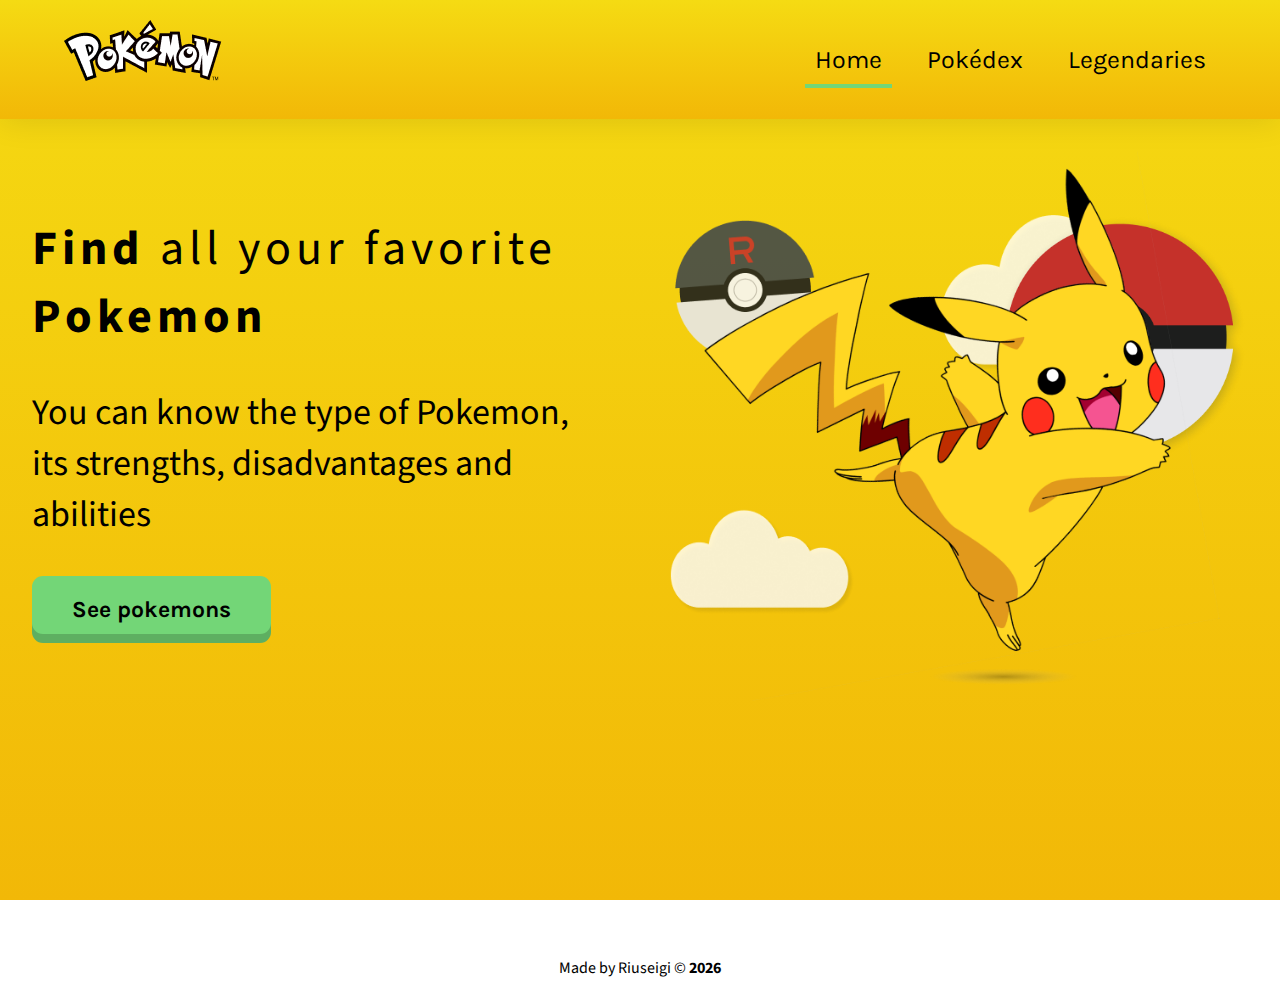
==== index.html @ 90789c9e "clean code and apply script module" ====
<!DOCTYPE html>
<html lang="en">
  <head>
    <meta charset="UTF-8" />
    <meta name="viewport" content="width=device-width, initial-scale=1.0" />
    <title>My Pokedex</title>
    <link rel="stylesheet" href="./styles/style.css" />
  </head>
  <body>
    <header>
      <nav class="navigation">
        <div class="logo">
          <img src="./img/Logo.png" alt="logo" />
        </div>
        <button class="hamburger" aria-label="Menu">
          <span class="bar"></span>
          <span class="bar"></span>
          <span class="bar"></span>
        </button>
        <ul class="navLinks">
          <li><a href="#" class="nav-link active">Home</a></li>
          <li><a href="pokedex.html" class="nav-link">Pokédex</a></li>
          <li><a href="#" class="nav-link">Legendaries</a></li>
        </ul>
      </nav>
    </header>
    <div class="hero-section">
      <div class="hero-section__content">
        <div class="head-line">
          <span>Find</span> all your favorite <span>Pokemon</span>
        </div>
        <p class="hero-paragraph">
          You can know the type of Pokemon, its strengths, disadvantages and
          abilities
        </p>
        <button class="hero-section__button">See pokemons</button>
      </div>

      <div class="hero-section__banner">
        <div class="pikachu">
          <img src="./img/Pikachu.png" class="pikachu alt="pikachu" />
        </div>
        <div class="pokeball2">
          <img
            src="./img/Pokeball2.png"
            class="pokeball2"
            alt="team rocket pokeball"
          />
        </div>
        <div class="clouds">
          <img src="./img/Clouds.png" class="clouds" alt="clouds" />
        </div>
        <div class="pokeball1">
          <img src="./img/PokeBall1.png" class="pokeball1 alt="pokemon half" />
        </div>
      </div>
    </div>
    <footer>Made by Riuseigi &copy; <span id="year"></span></footer>
  </body>
  <script>
    document.getElementById("year").innerHTML = new Date().getFullYear();
  </script>
  <script src="./scripts/navBar.js"></script>
</html>
---- styles/style.css ----
@import url('https://fonts.googleapis.com/css2?family=Karla&family=Source+Sans+3&display=swap');
:root {
  --bgColor: linear-gradient(180deg, #F5DB13 0%, #F2B807 100%);
  --h1Size: 72px;
  --h2Size: 64px;
  --h3Size: 36px;
  --h4Size: 24px;
  --h5Size: 18px;
  --h6Size: 12px;
  --pSize: 16px;
  --karlaFont: 'Karla', sans-serif;
  --soureSansFont: 'Source Sans 3', sans-serif;
}
* ,html{
  box-sizing: border-box;
}
body{
  padding: 0;
  background: linear-gradient(180deg, #F5DB13 0%, #F2B807 100%);
  position: relative;
  margin: 0;
  background-attachment: fixed;
  background-size: cover;
  background-repeat: no-repeat;
  
}

/* Navigation Area */
.navigation{
  display: grid;
  grid-template-columns: 2fr 1fr;
  justify-content: center;
  padding: 20px 4rem;
  box-shadow: 0px 2px 30px rgba(0, 0, 0, 0.1);
  top: 0;
  z-index: 1;
  background: var(--bgColor);
  margin: auto;
  position: relative;
}
.navLinks{
  z-index: 14;
    display: flex;
    column-gap: 25px;
    list-style-type: none;
    font-family: 'Karla', sans-serif;
    font-size: 25px;
    transition: border-bottom 0.3s;
}

.nav-link {
  text-decoration: none; 
  padding: 10px; 
  color: black; 
}
.nav-link:hover{
  border: 4px solid #73D677;
  border-radius: 15px;
  
 
}
.nav-link.active {
  z-index: 0;
  border-bottom: 4px solid #73D677; /* Add border bottom for active link */
}
.hamburger {
  display: none; /* Hide by default */
  background: transparent;
  border: none;
  cursor: pointer;
}

.hamburger .bar {
  display: block;
  width: 25px;
  height: 3px;
  background-color: black;
  margin: 5px 0;
  transition: transform 0.3s ease;
}







/* HERO SECTION  */
.hero-section{
  display: grid;
  grid-template-columns: 1fr 1fr;
  column-gap: 5%;
  padding: 2rem;
  margin: 4rem;
  min-height: 700px;
  z-index: 1; 
  margin: 4rem auto;
}

/* HERO SECTION  Contents */

.head-line{
  font-size: 3em;
  font-family: 'Source Sans 3', sans-serif;
  letter-spacing: 5px;
}
.head-line span{
  font-weight: bold;
}
.hero-paragraph{
  font-size: var(--h3Size);
  font-family: var(--soureSansFont);
}
.hero-section__button{
  background: #73D677;
  box-shadow: inset 0px -9px 0px rgba(0, 0, 0, 0.18);
  border-radius: 11px;
  font-size: 23px;
  padding: 20px 40px;
  border: none;
  font-family: var(--karlaFont);
  font-weight: bold;
  cursor: pointer;
  transition: background-color 0.3s;
}
.hero-section__button:hover{
  background: #87e78b;
}

/* Banner area  */
.hero-section__banner{
  position: relative;
  width: initial;
}
.hero-section__banner .pokeball2 img{
  z-index: 2;
  right: 0;
  width: 250px;
  height: 250px;
  position: absolute;
  animation: rotatePokeball 25s linear infinite;
}
.hero-section__banner .clouds{
  z-index: 1;
  position: absolute;
  left: 0%;
  width: 550px;
  height: 400px;
  
}
.hero-section__banner .pokeball1 img{
  z-index: 3;
  width: 150px;
  height: 150px;
  right: 30px;
  left: 0;
  position: absolute;
  animation: rotatePokeball 50s linear infinite;
  
}
.hero-section__banner .pikachu img{
  z-index: 4;
  top: -10%;
  width: 550px;
  height: 550px;
  position: absolute;
  animation: jumpingPika 5s ease-in-out infinite;
}

/* Animation of each images in banner */
@keyframes rotatePokeball {
  0% {
    transform: rotate(0deg); /* Start rotation angle */
  }
  100% {
    transform: rotate(360deg); /* End rotation angle */
  }
}
@keyframes jumpingPika {
  0% {
    transform: translateY(0); /* Start at original position */
    
  }
  50% {
    transform: translateY(-30px); /* Jump up */
  }
  100% {
    transform: translateY(0); /* Return to original position */
  }
}

/* Banner area  */

footer {
  
  text-align: center;
  background-color: inherit;
  padding: 10px;
  bottom: 0;
  width: 100%;

  font-family: var(--soureSansFont);
  background-color: var(--bgColor);
}

footer span {
  font-weight: bold;
  
}
@media all and (max-width: 768px) { 
  body{
    overflow: scroll;
  }
  .hamburger {
    z-index: 10;
    width: 100%;
    display: block; /* Show for smaller screens */
  }
  .navigation{
    display: grid;
    grid-template-columns: 3fr 1fr;
    padding: 4px 7px;
  }
  .navLinks {
    z-index: 2;
    display: none; /* Hide navigation links by default */
    flex-direction: column;
    align-items: center;
    position: absolute;
    top: 30px; /* Adjust top position based on your header height */
    left: 0;
    background: var(--bgColor); /* Adjust background color */
    width: 100%;
    padding: 20px;
    gap:20px;
    box-shadow: 0px 2px 30px rgba(0, 0, 0, 0.1);
  }

  .navLinks.active {
    display: flex;
  }

  .hamburger.active .bar:nth-child(1) {
    transform: rotate(45deg) translate(5px, 5px);
  }

  .hamburger.active .bar:nth-child(2) {
    opacity: 0;
  }

  .hamburger.active .bar:nth-child(3) {
    transform: rotate(-45deg) translate(5px, -5px);
  }



  .hero-section{
    gap: 0;
    z-index: 1;
    display: grid;
    grid-template-columns: 1fr;
    grid-template-rows: 1fr 1fr;
    grid-template-areas: "banner"
                        "content";
    height: 100px;
    width: 50%;
    
    
  }
  .hero-section__banner{
 
    grid-area: banner;
    margin: 0;
    padding: 0;
}
  .hero-section {
 
    width: 300px;
     /* Adjust padding for mobile devices */
  }
  .hero-section__content{
    grid-area: content;
    text-align: center;
  }
  .head-line {
    font-size: 3rem; /* Adjust font size for smaller screens */
  }

  .hero-paragraph {
    font-size: 1rem; /* Adjust font size for smaller screens */
  }

  .hero-section__button {
    font-size: 16px; /* Adjust font size for smaller screens */
    padding: 12px 24px; /* Adjust padding for smaller screens */
    width:100%;
  }

  .hero-section__banner{
    
  }
  .hero-section__banner .pokeball2 img{
    width: 100px;
    height: 100px;
    bottom: 30%;
  }
  .hero-section__banner .clouds{
    width: 200px;
    height: 100px;
    bottom: 20%;
    
  }
  .hero-section__banner .pokeball1 img{
    width: 60px;
    height: 60px;
    bottom: 50%;
    
  }
  .hero-section__banner .pikachu img{
    width: 200px;
    height: 200px;
    top: 20%;
  }
}
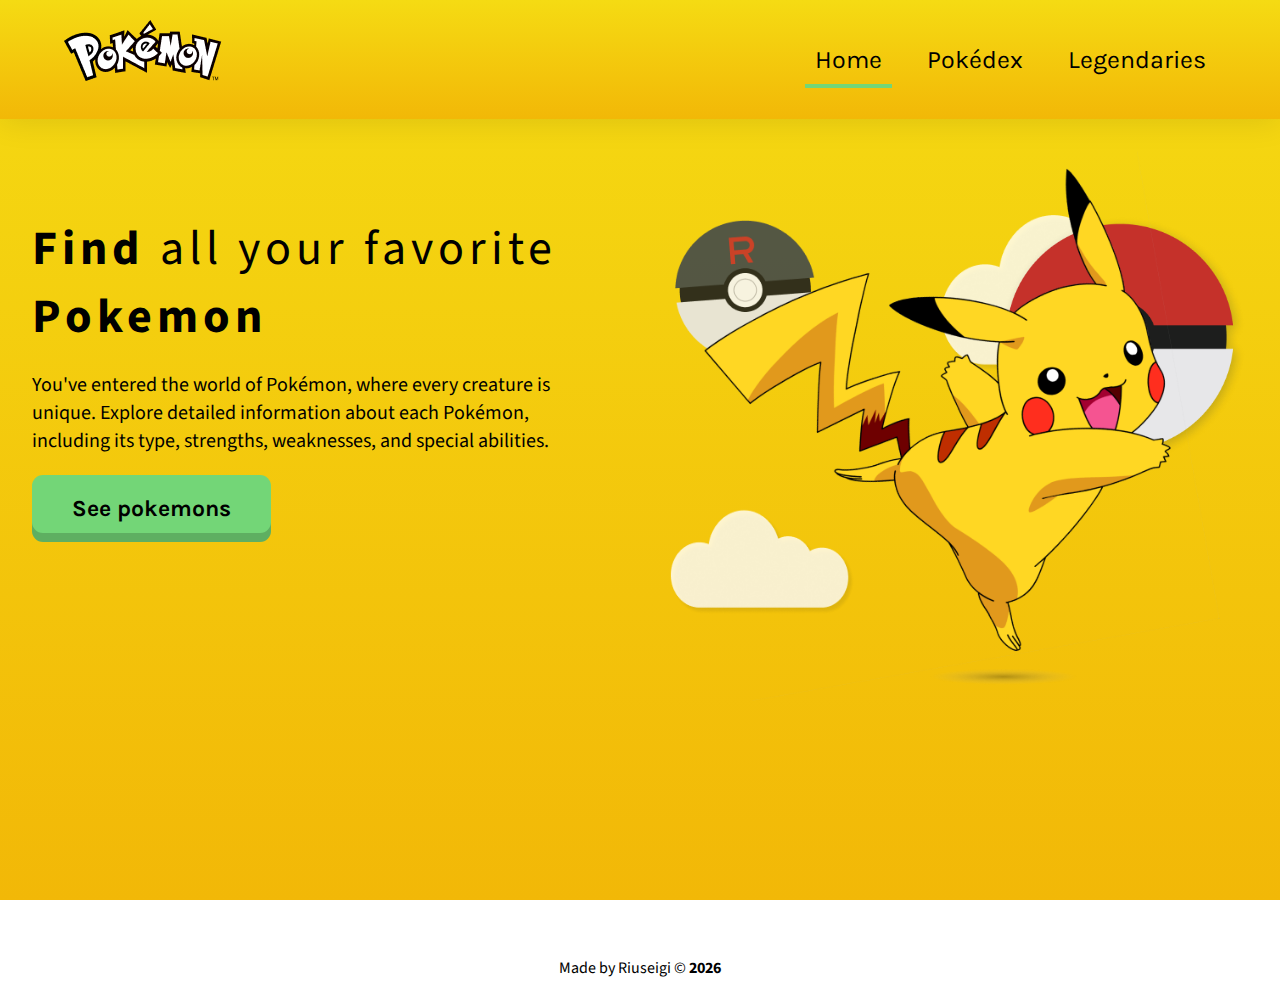
==== commit 9d22efba: "add details and fix the style of hero-section" ====
--- a/index.html
+++ b/index.html
@@ -5,6 +5,7 @@
     <meta name="viewport" content="width=device-width, initial-scale=1.0" />
     <title>My Pokedex</title>
     <link rel="stylesheet" href="./styles/style.css" />
+    <link rel="stylesheet" href="./styles/nav.css" />
   </head>
   <body>
     <header>
@@ -20,7 +21,7 @@
         <ul class="navLinks">
           <li><a href="#" class="nav-link active">Home</a></li>
           <li><a href="pokedex.html" class="nav-link">Pokédex</a></li>
-          <li><a href="#" class="nav-link">Legendaries</a></li>
+          <li><a href="legendaries.html" class="nav-link">Legendaries</a></li>
         </ul>
       </nav>
     </header>
@@ -30,10 +31,16 @@
           <span>Find</span> all your favorite <span>Pokemon</span>
         </div>
         <p class="hero-paragraph">
-          You can know the type of Pokemon, its strengths, disadvantages and
-          abilities
+          You've entered the world of Pokémon, where every creature is unique.
+          Explore detailed information about each Pokémon, including its type,
+          strengths, weaknesses, and special abilities.
         </p>
-        <button class="hero-section__button">See pokemons</button>
+        <button
+          class="hero-section__button"
+          onclick="window.location.href = 'pokedex.html'"
+        >
+          See pokemons
+        </button>
       </div>
 
       <div class="hero-section__banner">
--- a/styles/style.css
+++ b/styles/style.css
@@ -25,59 +25,7 @@
   
 }
 
-/* Navigation Area */
-.navigation{
-  display: grid;
-  grid-template-columns: 2fr 1fr;
-  justify-content: center;
-  padding: 20px 4rem;
-  box-shadow: 0px 2px 30px rgba(0, 0, 0, 0.1);
-  top: 0;
-  z-index: 1;
-  background: var(--bgColor);
-  margin: auto;
-  position: relative;
-}
-.navLinks{
-  z-index: 14;
-    display: flex;
-    column-gap: 25px;
-    list-style-type: none;
-    font-family: 'Karla', sans-serif;
-    font-size: 25px;
-    transition: border-bottom 0.3s;
-}
-
-.nav-link {
-  text-decoration: none; 
-  padding: 10px; 
-  color: black; 
-}
-.nav-link:hover{
-  border: 4px solid #73D677;
-  border-radius: 15px;
-  
- 
-}
-.nav-link.active {
-  z-index: 0;
-  border-bottom: 4px solid #73D677; /* Add border bottom for active link */
-}
-.hamburger {
-  display: none; /* Hide by default */
-  background: transparent;
-  border: none;
-  cursor: pointer;
-}
-
-.hamburger .bar {
-  display: block;
-  width: 25px;
-  height: 3px;
-  background-color: black;
-  margin: 5px 0;
-  transition: transform 0.3s ease;
-}
+
 
 
 
@@ -108,7 +56,7 @@
   font-weight: bold;
 }
 .hero-paragraph{
-  font-size: var(--h3Size);
+  font-size: 20px;
   font-family: var(--soureSansFont);
 }
 .hero-section__button{
@@ -262,8 +210,8 @@
     grid-template-rows: 1fr 1fr;
     grid-template-areas: "banner"
                         "content";
-    height: 100px;
-    width: 50%;
+    height: 300px;
+    width: 100%;
     
     
   }
@@ -274,8 +222,7 @@
     padding: 0;
 }
   .hero-section {
- 
-    width: 300px;
+  
      /* Adjust padding for mobile devices */
   }
   .hero-section__content{
--- a/styles/nav.css
+++ b/styles/nav.css
@@ -0,0 +1,96 @@
+/* Navigation Area */
+.navigation{
+    display: grid;
+    grid-template-columns: 2fr 1fr;
+    justify-content: center;
+    padding: 20px 4rem;
+    box-shadow: 0px 2px 30px rgba(0, 0, 0, 0.1);
+    top: 0;
+    z-index: 1;
+    background: var(--bgColor);
+    margin: auto;
+    position: relative;
+  }
+  .navLinks{
+    z-index: 14;
+      display: flex;
+      column-gap: 25px;
+      list-style-type: none;
+      font-family: 'Karla', sans-serif;
+      font-size: 25px;
+      transition: border-bottom 0.3s;
+  }
+  
+  .nav-link {
+    text-decoration: none; 
+    padding: 10px; 
+    color: black; 
+  }
+  .nav-link:hover{
+    border: 4px solid #73D677;
+    border-radius: 15px;
+    
+   
+  }
+  .nav-link.active {
+    z-index: 0;
+    border-bottom: 4px solid #73D677; /* Add border bottom for active link */
+  }
+  .hamburger {
+    display: none; /* Hide by default */
+    background: transparent;
+    border: none;
+    cursor: pointer;
+  }
+  
+  .hamburger .bar {
+    display: block;
+    width: 30px;
+    height: 5px;
+    border-radius: 4px;
+    background-color: rgb(0, 0, 0);
+    margin: 5px 0;
+    transition: transform 0.3s ease;
+  }
+  @media all and (max-width: 768px){
+    .hamburger {
+        z-index: 10;
+        width: 100%;
+        display: block; /* Show for smaller screens */
+      }
+      .navigation{
+        display: grid;
+        grid-template-columns: 3fr 1fr;
+        padding: 4px 7px;
+      }
+      .navLinks {
+        z-index: 2;
+        display: none; /* Hide navigation links by default */
+        flex-direction: column;
+        align-items: center;
+        position: absolute;
+        top: 30px; /* Adjust top position based on your header height */
+        left: 0;
+        background: var(--bgColor); /* Adjust background color */
+        width: 100%;
+        padding: 20px;
+        gap:20px;
+        box-shadow: 0px 2px 30px rgba(0, 0, 0, 0.1);
+      }
+    
+      .navLinks.active {
+        display: flex;
+      }
+    
+      .hamburger.active .bar:nth-child(1) {
+        transform: rotate(45deg) translate(5px, 5px);
+      }
+    
+      .hamburger.active .bar:nth-child(2) {
+        opacity: 0;
+      }
+    
+      .hamburger.active .bar:nth-child(3) {
+        transform: rotate(-45deg) translate(5px, -5px);
+      }
+    }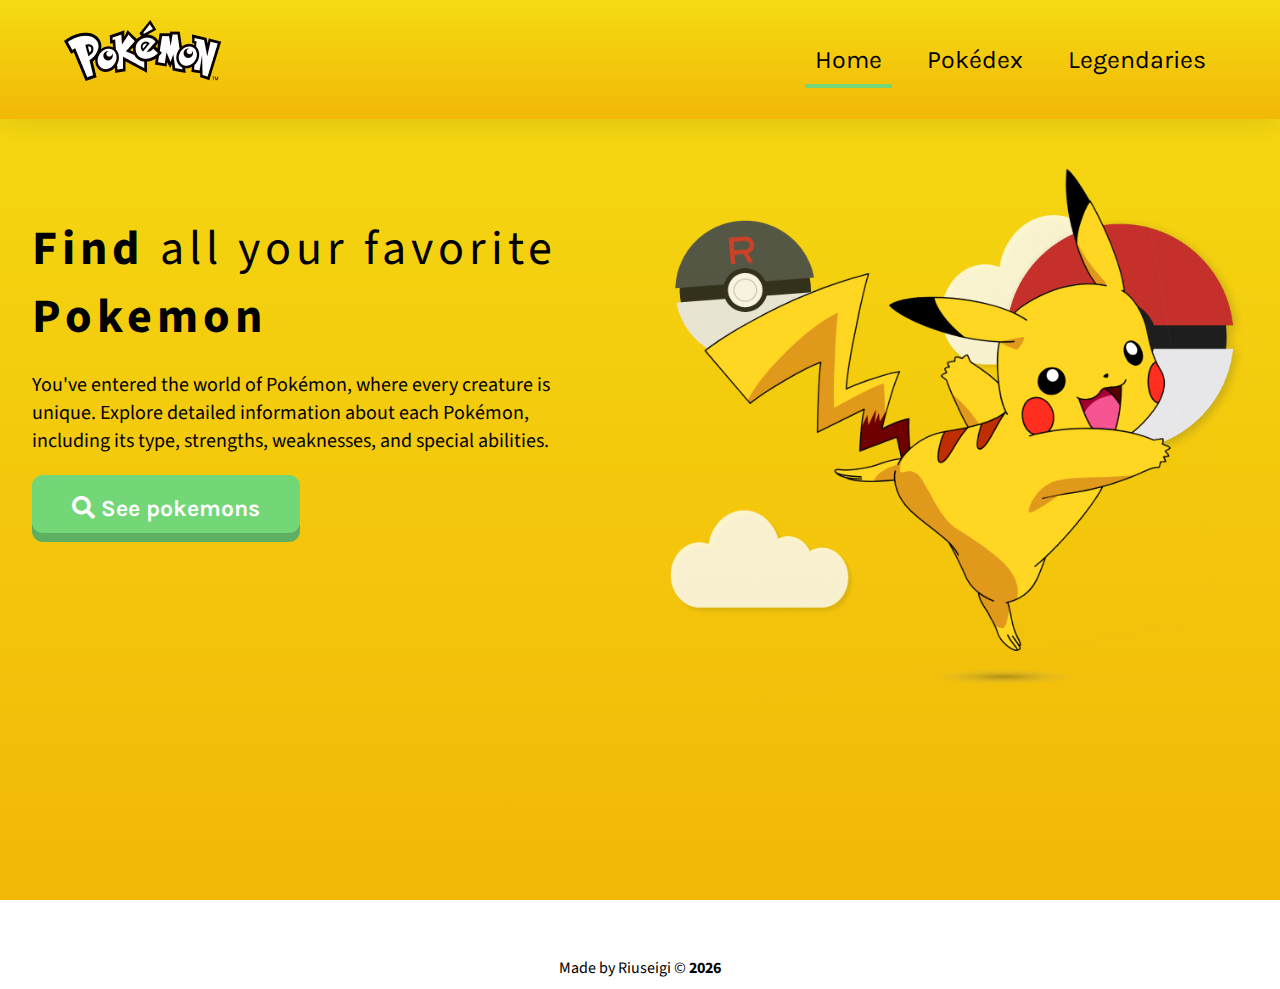
==== commit 01fad40c: "fix the hero button" ====
--- a/index.html
+++ b/index.html
@@ -5,13 +5,20 @@
     <meta name="viewport" content="width=device-width, initial-scale=1.0" />
     <title>My Pokedex</title>
     <link rel="stylesheet" href="./styles/style.css" />
+    <link
+      rel="stylesheet"
+      href="https://cdnjs.cloudflare.com/ajax/libs/font-awesome/5.15.4/css/all.min.css"
+    />
+
     <link rel="stylesheet" href="./styles/nav.css" />
   </head>
   <body>
     <header>
       <nav class="navigation">
         <div class="logo">
-          <img src="./img/Logo.png" alt="logo" />
+          <a href="index.html">
+            <img src="./img/Logo.png" alt="logo" />
+          </a>
         </div>
         <button class="hamburger" aria-label="Menu">
           <span class="bar"></span>
@@ -39,7 +46,7 @@
           class="hero-section__button"
           onclick="window.location.href = 'pokedex.html'"
         >
-          See pokemons
+          <i class="fas fa-search"></i> See pokemons
         </button>
       </div>
 
--- a/styles/style.css
+++ b/styles/style.css
@@ -70,6 +70,7 @@
   font-weight: bold;
   cursor: pointer;
   transition: background-color 0.3s;
+  color: white;
 }
 .hero-section__button:hover{
   background: #87e78b;
@@ -241,6 +242,8 @@
     font-size: 16px; /* Adjust font size for smaller screens */
     padding: 12px 24px; /* Adjust padding for smaller screens */
     width:100%;
+    margin-top: 10px;
+    color: white;
   }
 
   .hero-section__banner{
